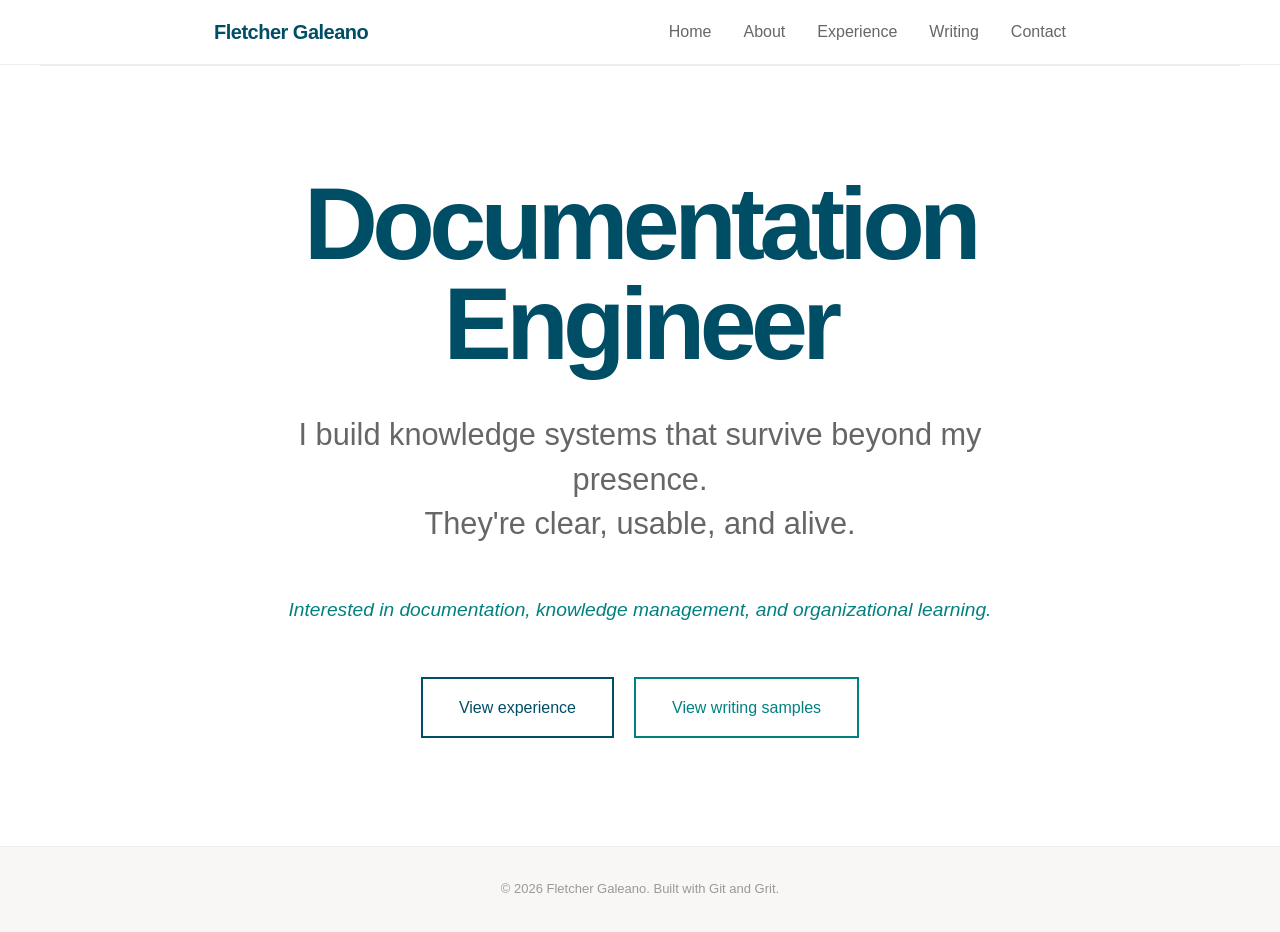
==== index.html @ dd8b088b "make everything roomier visually codex" ====
<!DOCTYPE html>
<html lang="en">
<head>
  <meta charset="UTF-8">
  <meta name="viewport" content="width=device-width, initial-scale=1.0">
  <title>Fletcher Galeano - Documentation Engineer</title>
  <link rel="stylesheet" href="styles.css">
</head>
<body class="home">
  <nav>
    <div class="nav-container">
      <a href="index.html" class="nav-brand">Fletcher Galeano</a>
      <ul class="nav-links">
        <li><a href="index.html">Home</a></li>
        <li><a href="about.html">About</a></li>
        <li><a href="experience.html">Experience</a></li>
        <li><a href="writing.html">Writing</a></li>
        <li><a href="contact.html">Contact</a></li>
      </ul>
    </div>
  </nav>

  <main>
    <section class="hero">
      <h1>Documentation Engineer</h1>
      <p class="hero-subtitle">I build knowledge systems that survive beyond my presence. 
        <br>
        They're clear, usable, and alive.</p>
      
      <p class="hero-target">Interested in documentation, knowledge management, and organizational learning.</p>
      
      <div class="button-group">
        <a href="experience.html" class="btn">View experience</a>
        <a href="writing.html" class="btn btn-secondary">View writing samples</a>
      </div>
    </section>
  </main>

  <footer>
    <p>&copy; 2026 Fletcher Galeano. Built with Git and Grit.</p>
  </footer>
</body>
</html>
---- styles.css ----
/* Fletch Lite — Documentation Engineer Portfolio */
/* Light and dark mode support, minimal aesthetic */

:root {
  /* Color palette — light mode */
  --primary: #004d66;        /* Deep teal */
  --secondary: #008080;      /* Medium teal */
  --accent: #d4a574;         /* Warm sand (restraint) */
  --bg-primary: #ffffff;
  --bg-secondary: #f8f7f5;   /* Warm off-white */
  --text-primary: #1a1a1a;
  --text-secondary: #666666;
  --text-tertiary: #999999;
  --border: #e0ddd8;
  --border-light: #f0ede8;
  
  /* Typography */
  --font-sans: -apple-system, BlinkMacSystemFont, "Segoe UI", Roboto, "Helvetica Neue", sans-serif;
  --font-serif: Georgia, "Times New Roman", serif;
  
  /* Type scale */
  --text-sm: 13px;
  --text-base: 16px;
  --text-lg: 20px;
  --text-xl: 24px;
  --text-2xl: 32px;
  --text-3xl: 42px;
  
  /* Spacing */
  --space-xs: 4px;
  --space-sm: 8px;
  --space-md: 16px;
  --space-lg: 24px;
  --space-xl: 32px;
  --space-2xl: 48px;
}

@media (prefers-color-scheme: dark) {
  :root {
    --primary: #4db8d4;        /* Lighter teal for dark mode */
    --secondary: #00bfbf;      /* Bright teal accent */
    --accent: #d4a574;         /* Sand stays constant */
    --bg-primary: #0f1416;     /* Near-black */
    --bg-secondary: #1a2428;   /* Dark slate */
    --text-primary: #e8e6e1;
    --text-secondary: #a8a5a0;
    --text-tertiary: #7a7774;
    --border: #2a3238;
    --border-light: #1f2729;
  }
}

/* Mobile layout */
@media (max-width: 768px) {
  .nav-container {
    flex-direction: column;
    justify-content: center;
    gap: var(--space-md);
  }

  .nav-links {
    flex-wrap: wrap;
    justify-content: center;
    gap: var(--space-md);
    padding: 0;
  }
}


* {
  margin: 0;
  padding: 0;
  box-sizing: border-box;
}

html {
  scroll-behavior: smooth;
}

body {
  font-family: var(--font-sans);
  font-size: var(--text-base);
  line-height: 1.6;
  color: var(--text-primary);
  background-color: var(--bg-primary);
  transition: background-color 0.3s ease, color 0.3s ease;
}

/* Navigation */
nav {
  position: sticky;
  top: 0;
  background-color: var(--bg-primary);
  border-bottom: 1px solid var(--border-light);
  z-index: 100;
  transition: border-color 0.3s ease;
}

.nav-container {
  max-width: 900px;
  margin: 0 auto;
  padding: var(--space-md) var(--space-lg);
  display: flex;
  justify-content: space-between;
  align-items: center;
}

.nav-brand {
  font-size: var(--text-lg);
  font-weight: 600;
  color: var(--primary);
  text-decoration: none;
  letter-spacing: -0.5px;
}

.nav-links {
  display: flex;
  gap: var(--space-xl);
  list-style: none;
}

.nav-links a {
  color: var(--text-secondary);
  text-decoration: none;
  font-size: var(--text-base);
  transition: color 0.2s ease;
  position: relative;
}

.nav-links a:hover {
  color: var(--primary);
}

.nav-links a::after {
  content: '';
  position: absolute;
  bottom: -4px;
  left: 0;
  width: 0;
  height: 2px;
  background-color: var(--secondary);
  transition: width 0.3s ease;
}

.nav-links a:hover::after {
  width: 100%;
}

/* Container */
.container {
  max-width: 900px;
  margin: 0 auto;
  padding: 0 var(--space-lg);
}

/* Hero section */
.hero {
  padding: var(--space-2xl) var(--space-lg);
  text-align: center;
}

.hero h1 {
  font-size: var(--text-3xl);
  font-weight: 700;
  margin-bottom: var(--space-md);
  line-height: 1.2;
  color: var(--primary);
}

.hero-subtitle {
  font-size: var(--text-lg);
  color: var(--text-secondary);
  margin-bottom: var(--space-lg);
  max-width: 600px;
  margin-left: auto;
  margin-right: auto;
}

.hero-target {
  font-size: var(--text-base);
  color: var(--secondary);
  font-style: italic;
  margin: var(--space-lg) 0;
  font-weight: 500;
}

/* Homepage: a generous, editorial-scale introduction */
.home main {
  display: grid;
}

.home .hero {
  width: min(100%, 1200px);
  min-height: calc(100svh - 170px);
  margin: 0 auto;
  padding: clamp(5rem, 12vh, 9rem) clamp(1.5rem, 5vw, 4rem);
  display: grid;
  align-content: center;
  justify-items: center;
}

.home .hero h1 {
  max-width: 1000px;
  margin-bottom: clamp(1.5rem, 3vw, 2.5rem);
  font-size: clamp(3.5rem, 8vw, 7rem);
  line-height: 0.98;
  letter-spacing: -0.055em;
}

.home .hero-subtitle {
  max-width: 780px;
  margin-bottom: clamp(1.75rem, 4vw, 3rem);
  font-size: clamp(1.35rem, 2.4vw, 2rem);
  line-height: 1.45;
}

.home .hero-target {
  max-width: 720px;
  margin: 0;
  font-size: clamp(1rem, 1.5vw, 1.2rem);
  line-height: 1.6;
}

.home .button-group {
  margin-top: clamp(2rem, 4vw, 3.5rem);
  gap: clamp(0.75rem, 2vw, 1.25rem);
}

.home .btn {
  padding: 1rem clamp(1.5rem, 3vw, 2.25rem);
  font-size: 1rem;
}

.home footer {
  margin-top: 0;
}

/* CTA Buttons */
.button-group {
  display: flex;
  gap: var(--space-md);
  justify-content: center;
  flex-wrap: wrap;
  margin-top: var(--space-lg);
}

.btn {
  display: inline-block;
  padding: var(--space-md) var(--space-xl);
  border: 2px solid var(--primary);
  background-color: transparent;
  color: var(--primary);
  text-decoration: none;
  font-size: var(--text-base);
  border-radius: 0;
  cursor: pointer;
  transition: all 0.3s ease;
  font-weight: 500;
}

.btn:hover {
  background-color: var(--primary);
  color: var(--bg-primary);
}

.btn-secondary {
  border-color: var(--secondary);
  color: var(--secondary);
}

.btn-secondary:hover {
  background-color: var(--secondary);
  color: var(--bg-primary);
}

/* Sections */
section {
  padding: var(--space-2xl) var(--space-lg);
  border-top: 1px solid var(--border-light);
}

section h2 {
  font-size: var(--text-2xl);
  font-weight: 700;
  margin-bottom: var(--space-lg);
  color: var(--primary);
}

section p {
  margin-bottom: var(--space-md);
  color: var(--text-secondary);
  line-height: 1.8;
}

/* About section */
.about-content {
  display: grid;
  gap: var(--space-2xl);
}

.about-block {
  border-left: 3px solid var(--secondary);
  padding-left: var(--space-lg);
}

.about-block h3 {
  font-size: var(--text-lg);
  color: var(--primary);
  margin-bottom: var(--space-md);
  font-weight: 600;
}

/* Timeline */
.timeline {
  display: grid;
  gap: var(--space-2xl);
  margin-top: var(--space-xl);
}

.timeline-item {
  border-left: 3px solid var(--secondary);
  padding-left: var(--space-lg);
  position: relative;
  padding-bottom: var(--space-lg);
}

.timeline-item::before {
  content: '';
  position: absolute;
  left: -9px;
  top: 0;
  width: 12px;
  height: 12px;
  background-color: var(--secondary);
  border-radius: 50%;
  border: 3px solid var(--bg-primary);
}

.timeline-item h3 {
  font-size: var(--text-lg);
  font-weight: 600;
  color: var(--primary);
  margin-bottom: var(--space-xs);
}

.timeline-meta {
  font-size: var(--text-sm);
  color: var(--text-tertiary);
  margin-bottom: var(--space-sm);
  font-weight: 500;
}

.timeline-description {
  font-size: var(--text-base);
  color: var(--text-secondary);
  line-height: 1.8;
}

/* Writing samples grid */
.writing-grid {
  display: grid;
  grid-template-columns: repeat(auto-fit, minmax(280px, 1fr));
  gap: var(--space-lg);
  margin-top: var(--space-xl);
}

.writing-card {
  background-color: var(--bg-secondary);
  border: 1px solid var(--border-light);
  padding: var(--space-lg);
  display: flex;
  flex-direction: column;
  transition: all 0.3s ease;
}

.writing-card:hover {
  border-color: var(--secondary);
  transform: translateY(-4px);
  box-shadow: 0 8px 16px rgba(0, 77, 102, 0.1);
}

@media (prefers-color-scheme: dark) {
  .writing-card:hover {
    box-shadow: 0 8px 16px rgba(77, 184, 212, 0.1);
  }
}

.writing-card h3 {
  font-size: var(--text-lg);
  color: var(--primary);
  margin-bottom: var(--space-sm);
  font-weight: 600;
}

.writing-card p {
  font-size: var(--text-base);
  color: var(--text-secondary);
  margin-bottom: var(--space-lg);
  flex-grow: 1;
}

.writing-card a {
  display: inline-block;
  color: var(--secondary);
  text-decoration: none;
  font-weight: 500;
  transition: color 0.2s ease;
}

.writing-card a:hover {
  color: var(--primary);
}

/* Contact section */
.contact-methods {
  display: flex;
  gap: var(--space-xl);
  justify-content: center;
  margin-top: var(--space-lg);
  flex-wrap: wrap;
}

.contact-link {
  display: flex;
  align-items: center;
  gap: var(--space-sm);
  color: var(--primary);
  text-decoration: none;
  font-size: var(--text-base);
  font-weight: 500;
  transition: color 0.2s ease;
}

.contact-link:hover {
  color: var(--secondary);
}

/* Footer */
footer {
  background-color: var(--bg-secondary);
  border-top: 1px solid var(--border-light);
  padding: var(--space-xl) var(--space-lg);
  margin-top: var(--space-2xl);
  text-align: center;
}

footer p {
  font-size: var(--text-sm);
  color: var(--text-tertiary);
  margin: 0;
}

/* Responsive */
@media (max-width: 768px) {
  .nav-links {
    gap: var(--space-lg);
  }
  
  .hero h1 {
    font-size: var(--text-2xl);
  }

  .home .hero {
    min-height: auto;
    padding-top: clamp(4rem, 16vw, 6rem);
    padding-bottom: clamp(4rem, 16vw, 6rem);
  }

  .home .hero h1 {
    font-size: clamp(2.75rem, 14vw, 4.5rem);
  }

  .home .hero-subtitle br {
    display: none;
  }
  
  section {
    padding: var(--space-xl) var(--space-md);
  }
  
  .writing-grid {
    grid-template-columns: 1fr;
  }
  
  .contact-methods {
    flex-direction: column;
    gap: var(--space-md);
    align-items: center;
  }
}
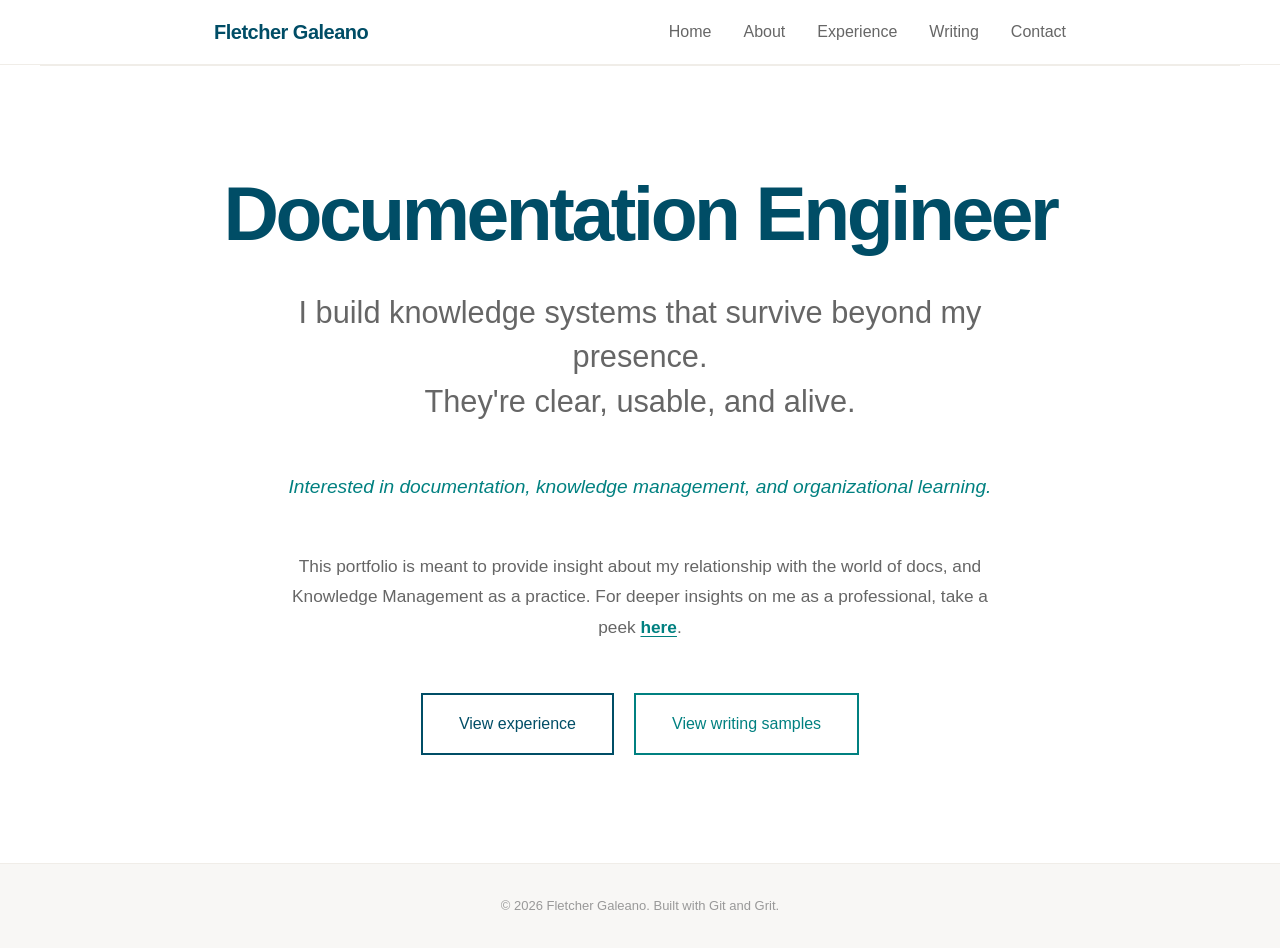
==== commit 91308103: "smaller title - add paragraph linking to main codex" ====
--- a/index.html
+++ b/index.html
@@ -28,6 +28,8 @@
         They're clear, usable, and alive.</p>
       
       <p class="hero-target">Interested in documentation, knowledge management, and organizational learning.</p>
+
+      <p class="hero-context">This portfolio is meant to provide insight about my relationship with the world of docs, and Knowledge Management as a practice. For deeper insights on me as a professional, take a peek <a href="https://fdanilogamu.github.io/index.html">here</a>.</p>
       
       <div class="button-group">
         <a href="experience.html" class="btn">View experience</a>
--- a/styles.css
+++ b/styles.css
@@ -202,9 +202,9 @@
 .home .hero h1 {
   max-width: 1000px;
   margin-bottom: clamp(1.5rem, 3vw, 2.5rem);
-  font-size: clamp(3.5rem, 8vw, 7rem);
-  line-height: 0.98;
-  letter-spacing: -0.055em;
+  font-size: clamp(3rem, 6vw, 5.25rem);
+  line-height: 1.02;
+  letter-spacing: -0.045em;
 }
 
 .home .hero-subtitle {
@@ -219,6 +219,26 @@
   margin: 0;
   font-size: clamp(1rem, 1.5vw, 1.2rem);
   line-height: 1.6;
+}
+
+.home .hero-context {
+  max-width: 720px;
+  margin: clamp(1.75rem, 4vw, 3rem) 0 0;
+  font-size: clamp(1rem, 1.35vw, 1.125rem);
+  line-height: 1.75;
+  color: var(--text-secondary);
+}
+
+.home .hero-context a {
+  color: var(--secondary);
+  font-weight: 600;
+  text-underline-offset: 0.2em;
+  text-decoration-thickness: 1px;
+  transition: color 0.2s ease;
+}
+
+.home .hero-context a:hover {
+  color: var(--primary);
 }
 
 .home .button-group {
@@ -467,7 +487,7 @@
   }
 
   .home .hero h1 {
-    font-size: clamp(2.75rem, 14vw, 4.5rem);
+    font-size: clamp(2.75rem, 12vw, 4rem);
   }
 
   .home .hero-subtitle br {
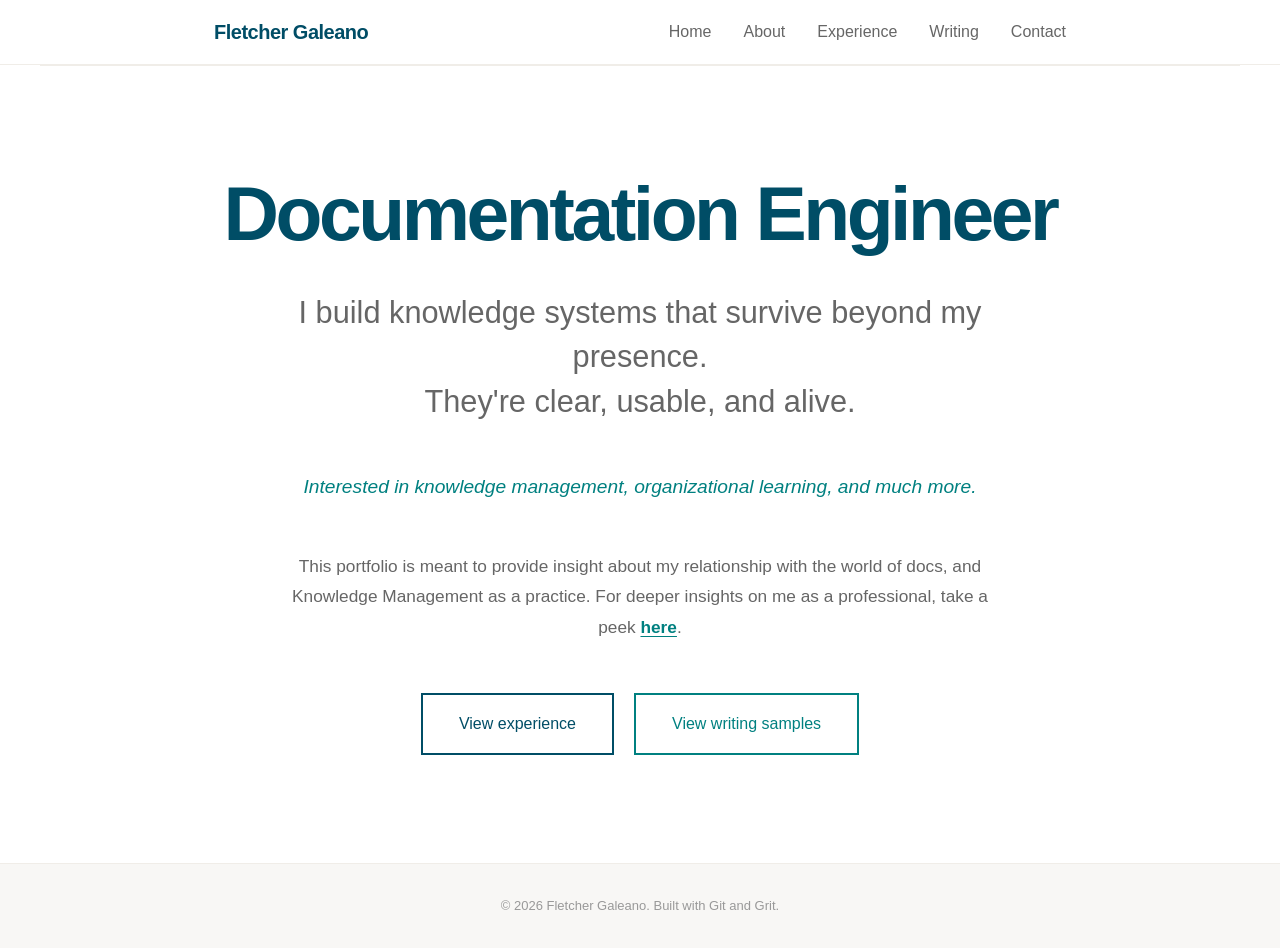
==== commit 2b01ffa1: "fix blue line index" ====
--- a/index.html
+++ b/index.html
@@ -27,7 +27,7 @@
         <br>
         They're clear, usable, and alive.</p>
       
-      <p class="hero-target">Interested in documentation, knowledge management, and organizational learning.</p>
+      <p class="hero-target">Interested in knowledge management, organizational learning, and much more.</p>
 
       <p class="hero-context">This portfolio is meant to provide insight about my relationship with the world of docs, and Knowledge Management as a practice. For deeper insights on me as a professional, take a peek <a href="https://fdanilogamu.github.io/index.html">here</a>.</p>
       
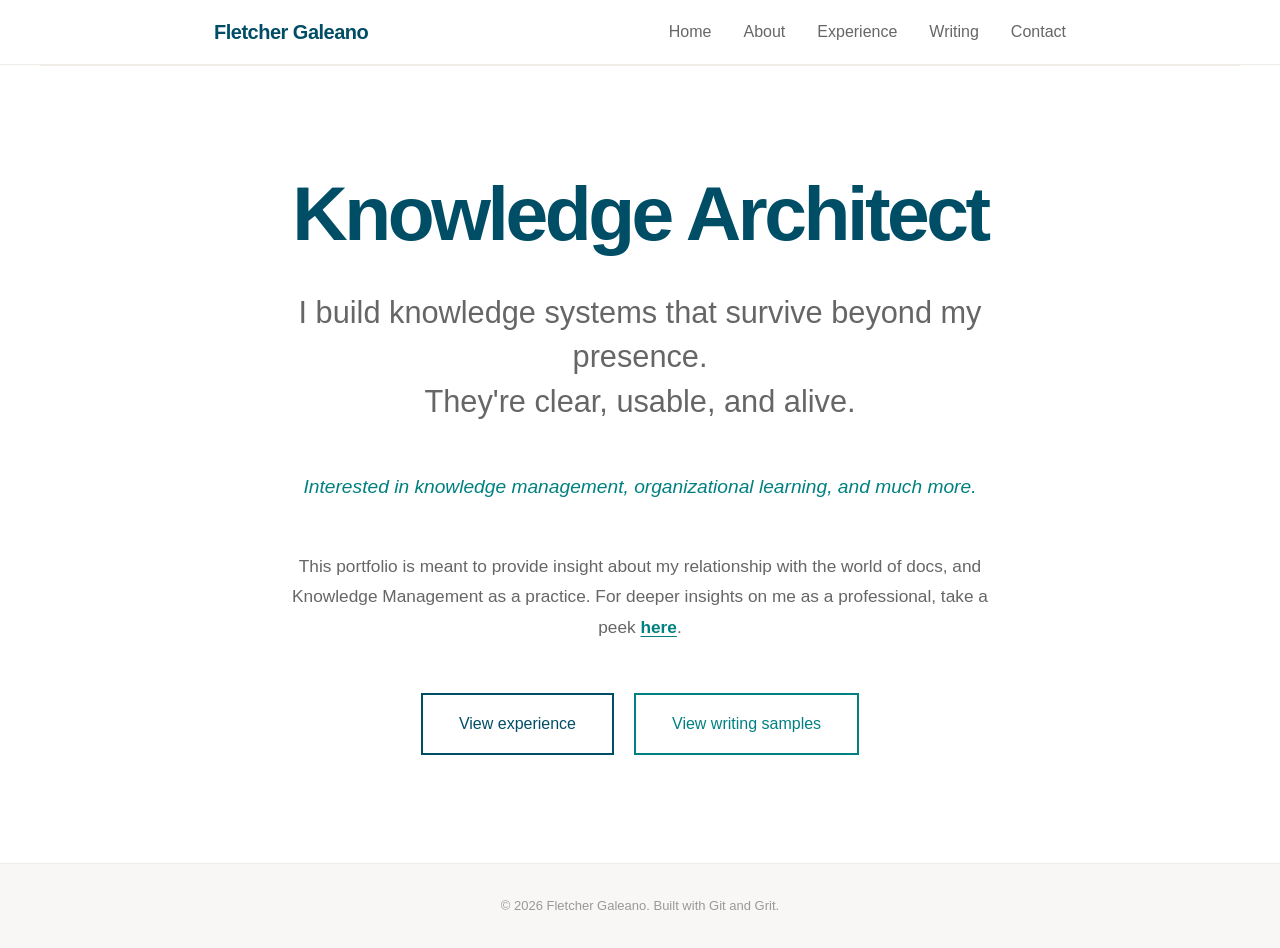
==== commit 352d9f25: "fix title" ====
--- a/index.html
+++ b/index.html
@@ -22,7 +22,7 @@
 
   <main>
     <section class="hero">
-      <h1>Documentation Engineer</h1>
+      <h1>Knowledge Architect</h1>
       <p class="hero-subtitle">I build knowledge systems that survive beyond my presence. 
         <br>
         They're clear, usable, and alive.</p>
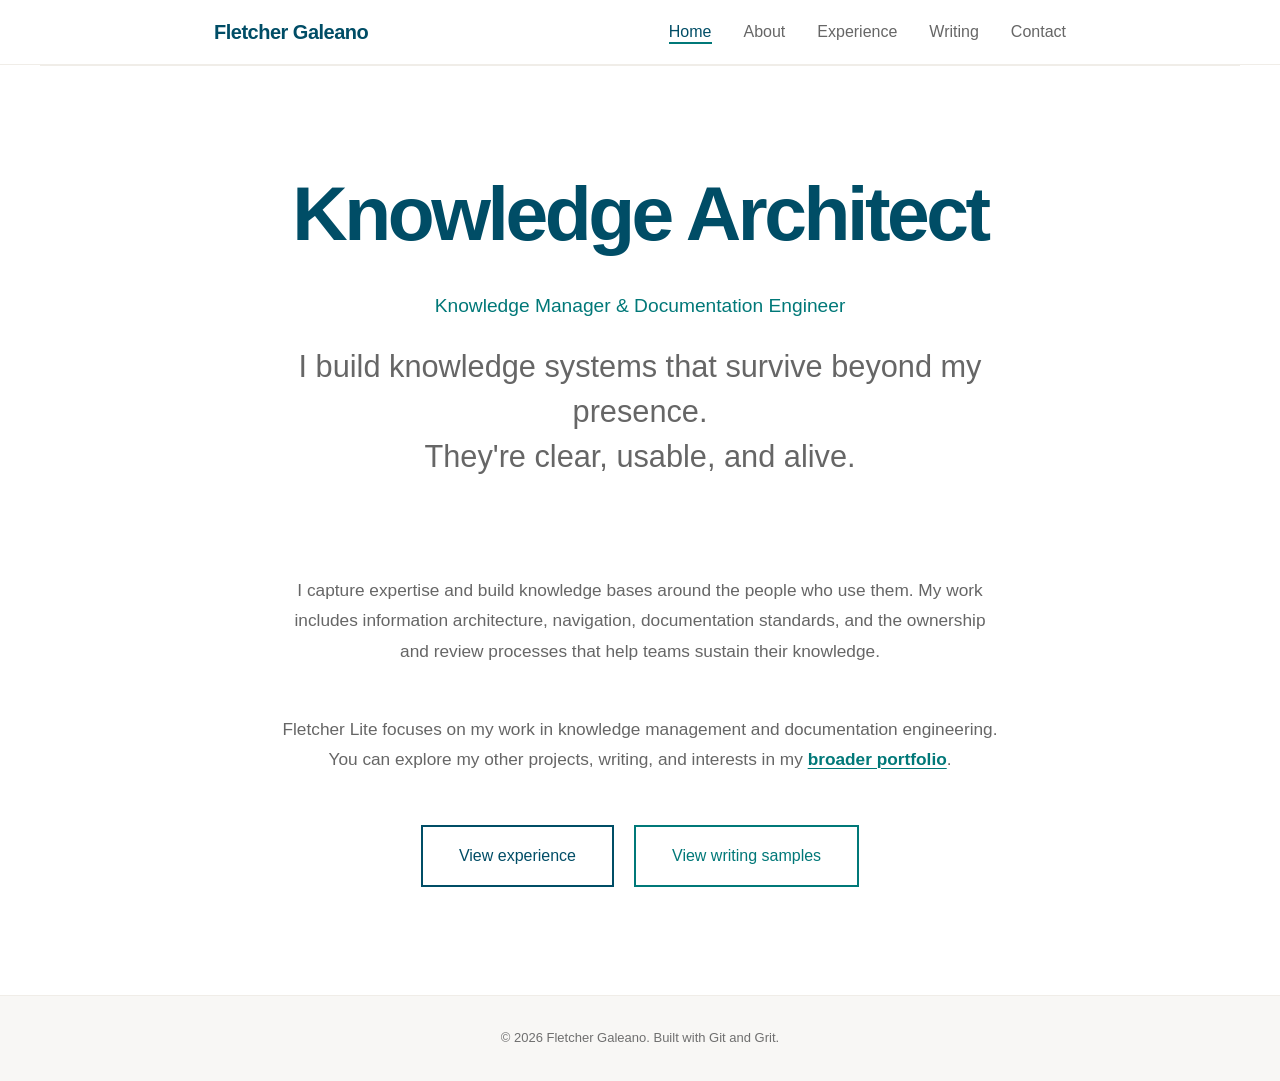
==== commit 3c7c7ab5: "new design for fletcher lite" ====
--- a/index.html
+++ b/index.html
@@ -3,7 +3,8 @@
 <head>
   <meta charset="UTF-8">
   <meta name="viewport" content="width=device-width, initial-scale=1.0">
-  <title>Fletcher Galeano - Documentation Engineer</title>
+  <title>Fletcher Galeano - Knowledge Manager and Documentation Engineer</title>
+  <meta name="description" content="Fletcher Galeano designs knowledge bases, documentation architectures, standards, and governance processes that preserve useful organizational knowledge.">
   <link rel="stylesheet" href="styles.css">
 </head>
 <body class="home">
@@ -11,7 +12,7 @@
     <div class="nav-container">
       <a href="index.html" class="nav-brand">Fletcher Galeano</a>
       <ul class="nav-links">
-        <li><a href="index.html">Home</a></li>
+        <li><a href="index.html" aria-current="page">Home</a></li>
         <li><a href="about.html">About</a></li>
         <li><a href="experience.html">Experience</a></li>
         <li><a href="writing.html">Writing</a></li>
@@ -23,13 +24,14 @@
   <main>
     <section class="hero">
       <h1>Knowledge Architect</h1>
+      <p class="hero-target">Knowledge Manager &amp; Documentation Engineer</p>
       <p class="hero-subtitle">I build knowledge systems that survive beyond my presence. 
         <br>
         They're clear, usable, and alive.</p>
       
-      <p class="hero-target">Interested in knowledge management, organizational learning, and much more.</p>
+      <p class="hero-context">I capture expertise and build knowledge bases around the people who use them. My work includes information architecture, navigation, documentation standards, and the ownership and review processes that help teams sustain their knowledge.</p>
 
-      <p class="hero-context">This portfolio is meant to provide insight about my relationship with the world of docs, and Knowledge Management as a practice. For deeper insights on me as a professional, take a peek <a href="https://fdanilogamu.github.io/index.html">here</a>.</p>
+      <p class="hero-context">Fletcher Lite focuses on my work in knowledge management and documentation engineering. You can explore my other projects, writing, and interests in my <a href="https://thestuffihave.online/">broader portfolio</a>.</p>
       
       <div class="button-group">
         <a href="experience.html" class="btn">View experience</a>
--- a/styles.css
+++ b/styles.css
@@ -4,13 +4,13 @@
 :root {
   /* Color palette — light mode */
   --primary: #004d66;        /* Deep teal */
-  --secondary: #008080;      /* Medium teal */
+  --secondary: #007878;      /* Medium teal */
   --accent: #d4a574;         /* Warm sand (restraint) */
   --bg-primary: #ffffff;
   --bg-secondary: #f8f7f5;   /* Warm off-white */
   --text-primary: #1a1a1a;
   --text-secondary: #666666;
-  --text-tertiary: #999999;
+  --text-tertiary: #6f6f6f;
   --border: #e0ddd8;
   --border-light: #f0ede8;
   
@@ -44,7 +44,7 @@
     --bg-secondary: #1a2428;   /* Dark slate */
     --text-primary: #e8e6e1;
     --text-secondary: #a8a5a0;
-    --text-tertiary: #7a7774;
+    --text-tertiary: #96938f;
     --border: #2a3238;
     --border-light: #1f2729;
   }
@@ -84,6 +84,16 @@
   color: var(--text-primary);
   background-color: var(--bg-primary);
   transition: background-color 0.3s ease, color 0.3s ease;
+}
+
+a {
+  color: var(--primary);
+  text-underline-offset: 0.2em;
+}
+
+a:focus-visible {
+  outline: 3px solid var(--primary);
+  outline-offset: 4px;
 }
 
 /* Navigation */
@@ -127,7 +137,8 @@
   position: relative;
 }
 
-.nav-links a:hover {
+.nav-links a:hover,
+.nav-links a[aria-current="page"] {
   color: var(--primary);
 }
 
@@ -142,7 +153,8 @@
   transition: width 0.3s ease;
 }
 
-.nav-links a:hover::after {
+.nav-links a:hover::after,
+.nav-links a[aria-current="page"]::after {
   width: 100%;
 }
 
@@ -150,7 +162,7 @@
 .container {
   max-width: 900px;
   margin: 0 auto;
-  padding: 0 var(--space-lg);
+  padding: var(--space-2xl) var(--space-lg);
 }
 
 /* Hero section */
@@ -219,6 +231,8 @@
   margin: 0;
   font-size: clamp(1rem, 1.5vw, 1.2rem);
   line-height: 1.6;
+  margin-bottom: var(--space-lg);
+  font-style: normal;
 }
 
 .home .hero-context {
@@ -299,11 +313,20 @@
   border-top: 1px solid var(--border-light);
 }
 
+.container > h1,
 section h2 {
   font-size: var(--text-2xl);
   font-weight: 700;
   margin-bottom: var(--space-lg);
   color: var(--primary);
+}
+
+.container > h2 {
+  margin-top: var(--space-2xl);
+}
+
+.resume-link {
+  margin-top: var(--space-xl);
 }
 
 section p {
@@ -356,11 +379,15 @@
   border: 3px solid var(--bg-primary);
 }
 
-.timeline-item h3 {
+.timeline-item h2 {
   font-size: var(--text-lg);
   font-weight: 600;
   color: var(--primary);
   margin-bottom: var(--space-xs);
+}
+
+.timeline-item ul {
+  padding-left: var(--space-lg);
 }
 
 .timeline-meta {
@@ -405,7 +432,7 @@
   }
 }
 
-.writing-card h3 {
+.writing-card h2 {
   font-size: var(--text-lg);
   color: var(--primary);
   margin-bottom: var(--space-sm);
@@ -449,6 +476,8 @@
   font-size: var(--text-base);
   font-weight: 500;
   transition: color 0.2s ease;
+  overflow-wrap: anywhere;
+  max-width: 100%;
 }
 
 .contact-link:hover {
@@ -494,7 +523,8 @@
     display: none;
   }
   
-  section {
+  section,
+  .container {
     padding: var(--space-xl) var(--space-md);
   }
   
@@ -508,3 +538,19 @@
     align-items: center;
   }
 }
+
+@media (prefers-reduced-motion: reduce) {
+  html {
+    scroll-behavior: auto;
+  }
+
+  *,
+  *::before,
+  *::after {
+    transition: none !important;
+  }
+
+  .writing-card:hover {
+    transform: none;
+  }
+}
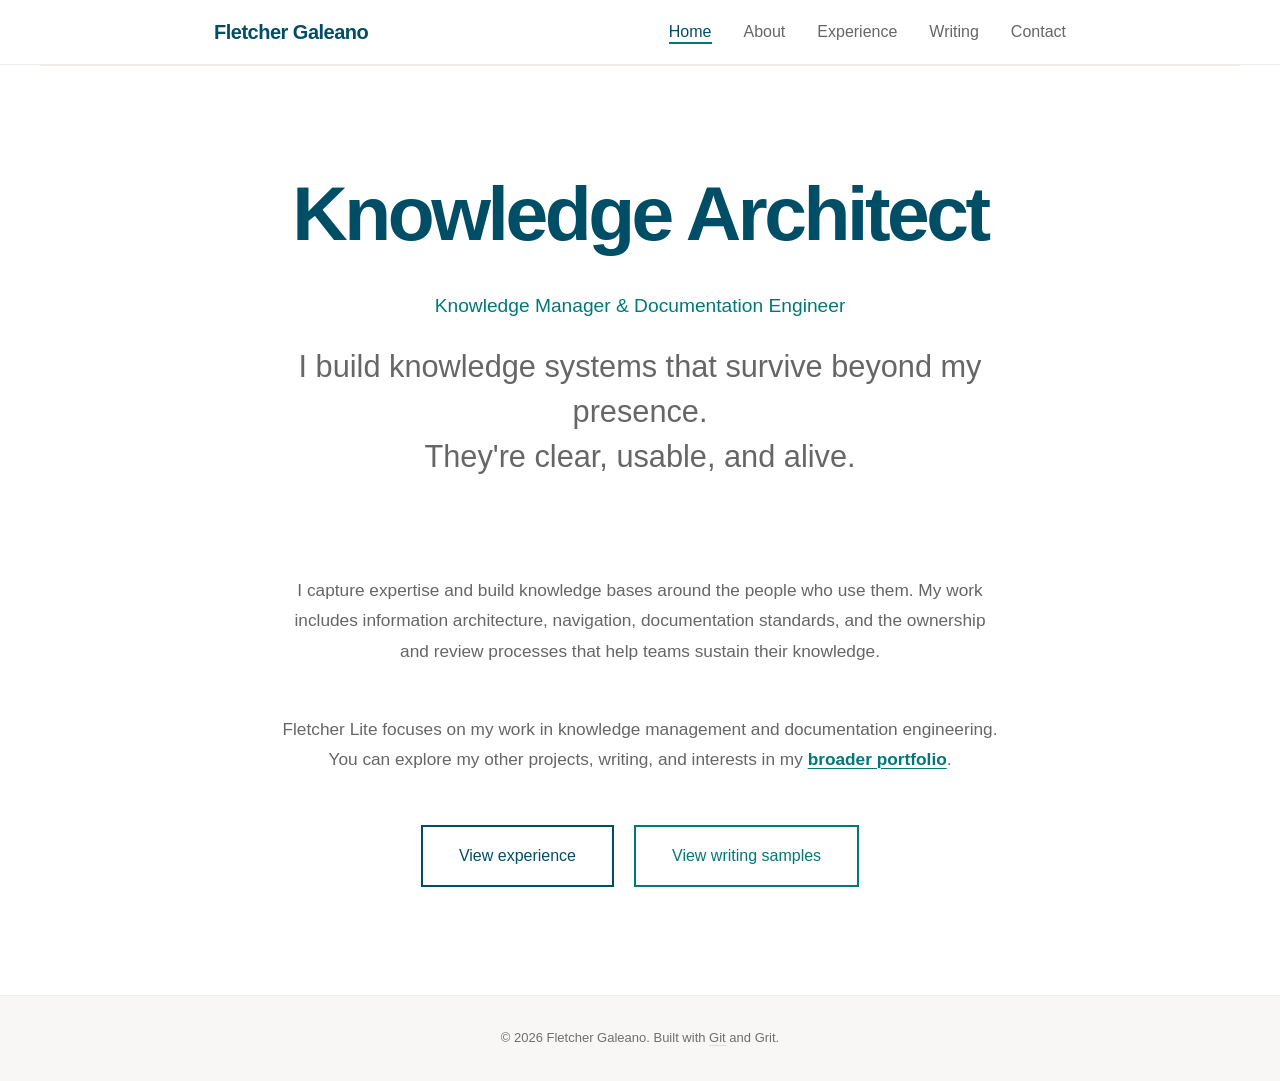
==== commit f0a1af75: "structure pass" ====
--- a/index.html
+++ b/index.html
@@ -41,7 +41,7 @@
   </main>
 
   <footer>
-    <p>&copy; 2026 Fletcher Galeano. Built with Git and Grit.</p>
+    <p>&copy; 2026 Fletcher Galeano. Built with <a href="https://github.com/fdanilogamu/fletcherlite">Git</a> and Grit.</p>
   </footer>
 </body>
 </html>
--- a/styles.css
+++ b/styles.css
@@ -353,6 +353,45 @@
   font-weight: 600;
 }
 
+/* About reading rhythm and principles */
+.about main p {
+  font-size: 17px;
+  line-height: 1.75;
+  margin-bottom: 22px;
+}
+
+.about .container > p {
+  max-width: 72ch;
+}
+
+.about .container > h2 {
+  margin-top: 56px;
+}
+
+.about-principles {
+  display: grid;
+  grid-template-columns: 1fr;
+  gap: var(--space-lg);
+}
+
+.about .about-principles p {
+  margin-bottom: 0;
+  min-width: 0;
+}
+
+.about-principles strong {
+  display: block;
+  color: var(--primary);
+  margin-bottom: var(--space-sm);
+}
+
+@media (min-width: 900px) {
+  .about-principles {
+    grid-template-columns: repeat(3, minmax(0, 1fr));
+    gap: var(--space-xl);
+  }
+}
+
 /* Timeline */
 .timeline {
   display: grid;
@@ -499,6 +538,18 @@
   margin: 0;
 }
 
+/* Footer repository link */
+footer p a {
+  color: inherit;
+  text-decoration-color: var(--border);
+}
+
+footer p a:hover,
+footer p a:focus-visible {
+  color: var(--primary);
+  text-decoration-color: currentColor;
+}
+
 /* Responsive */
 @media (max-width: 768px) {
   .nav-links {
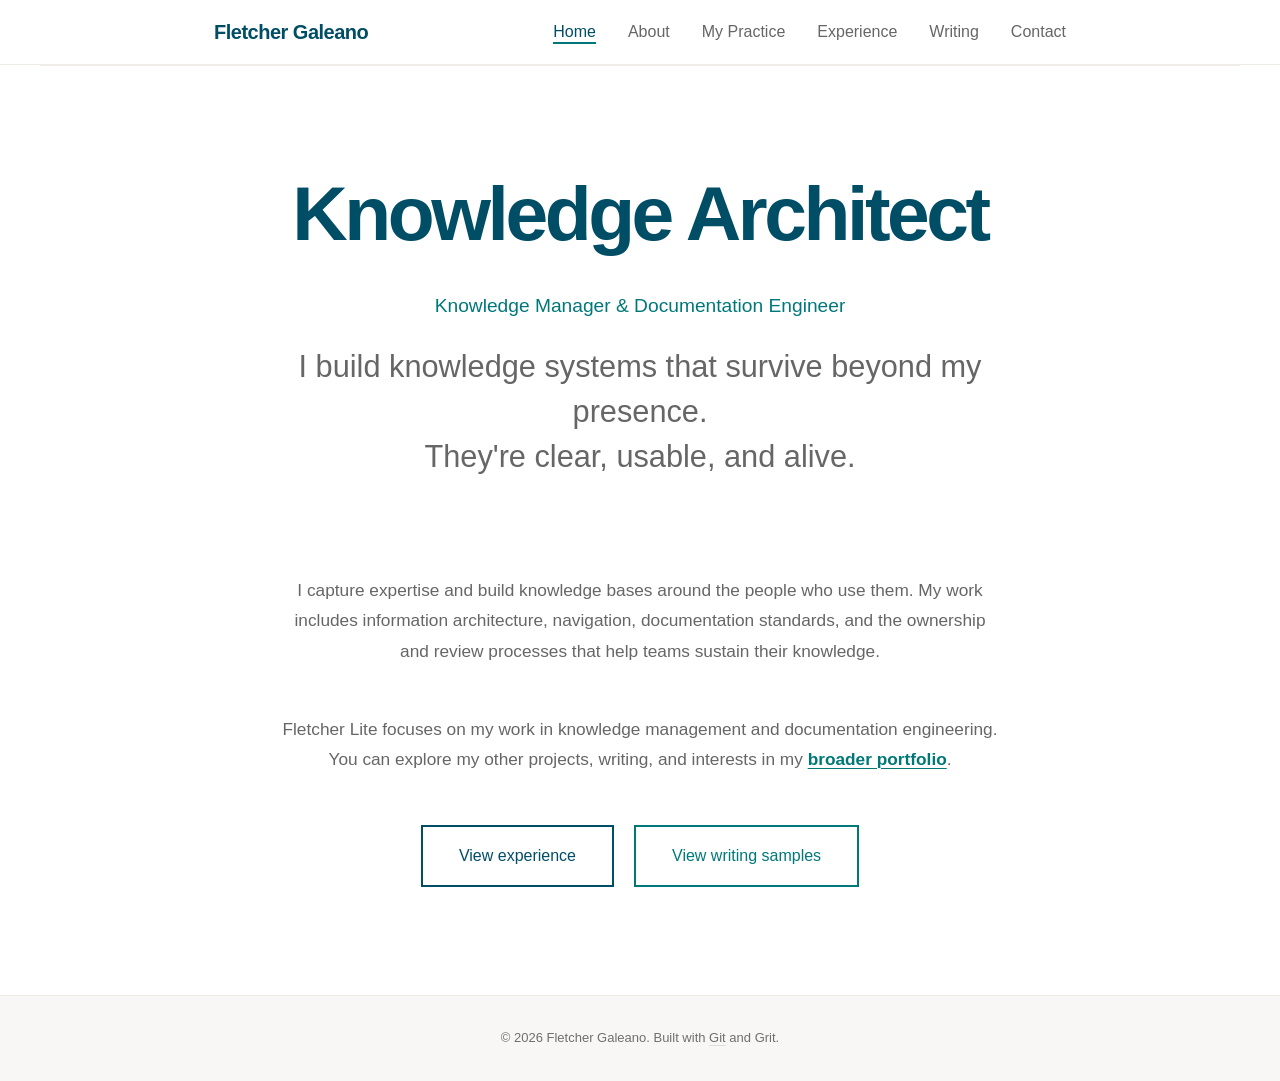
==== commit adb76a1d: "the map" ====
--- a/index.html
+++ b/index.html
@@ -14,6 +14,7 @@
       <ul class="nav-links">
         <li><a href="index.html" aria-current="page">Home</a></li>
         <li><a href="about.html">About</a></li>
+        <li><a href="my-practice.html">My Practice</a></li>
         <li><a href="experience.html">Experience</a></li>
         <li><a href="writing.html">Writing</a></li>
         <li><a href="contact.html">Contact</a></li>
--- a/styles.css
+++ b/styles.css
@@ -360,10 +360,6 @@
   margin-bottom: 22px;
 }
 
-.about .container > p {
-  max-width: 72ch;
-}
-
 .about .container > h2 {
   margin-top: 56px;
 }
@@ -386,6 +382,13 @@
 }
 
 @media (min-width: 900px) {
+  .about .container > p,
+  .about .container > h1,
+  .about .container > h2:first-of-type {
+    width: 75%;
+    margin-inline: auto;
+  }
+
   .about-principles {
     grid-template-columns: repeat(3, minmax(0, 1fr));
     gap: var(--space-xl);
@@ -605,3 +608,500 @@
     transform: none;
   }
 }
+
+/* Interactive professional-practice map */
+.practice-map-section {
+  border-top: 0;
+  padding: var(--space-2xl) 0 0;
+  margin-top: var(--space-2xl);
+}
+
+.practice-map-link {
+  max-width: 680px;
+  margin: var(--space-xl) auto var(--space-2xl) !important;
+  padding: var(--space-lg) var(--space-xl);
+  border-left: 2px solid var(--secondary);
+  background: var(--bg-secondary);
+}
+
+.practice-map-backlink {
+  font-size: var(--text-sm) !important;
+  margin-bottom: var(--space-lg) !important;
+}
+
+.practice-map-section h2.practice-map-title,
+.practice-map-intro h2 {
+  margin: 0 0 var(--space-md);
+  color: var(--primary);
+  font-size: clamp(1.8rem, 3vw, 2.5rem);
+  line-height: 1.15;
+}
+
+.practice-map-intro {
+  max-width: 720px;
+  margin: 0 auto var(--space-xl);
+}
+
+.practice-map-intro > p:last-child {
+  margin-bottom: 0;
+}
+
+.practice-map-kicker,
+.map-detail-eyebrow {
+  margin: 0 0 var(--space-sm) !important;
+  color: var(--secondary) !important;
+  font-size: var(--text-sm) !important;
+  font-weight: 700;
+  letter-spacing: 0.1em;
+  text-transform: uppercase;
+}
+
+.practice-map {
+  --map-line: color-mix(in srgb, var(--primary) 54%, transparent);
+  --map-muted: color-mix(in srgb, var(--text-secondary) 70%, transparent);
+  max-width: 1160px;
+  margin: 0 auto;
+  color: var(--text-primary);
+}
+
+.practice-map-toolbar {
+  display: flex;
+  justify-content: space-between;
+  align-items: center;
+  gap: var(--space-md);
+  padding: 0 var(--space-md) var(--space-sm);
+}
+
+.practice-map-sequence-note {
+  margin: 0 !important;
+  color: var(--text-tertiary) !important;
+  font-size: var(--text-sm) !important;
+}
+
+.practice-map-sequence-note span {
+  color: var(--secondary);
+  font-weight: 700;
+  letter-spacing: 0.08em;
+  margin-right: var(--space-sm);
+}
+
+.practice-map-reset {
+  border: 1px solid var(--border);
+  padding: 0.45rem 0.8rem;
+  background: var(--bg-primary);
+  color: var(--primary);
+  font: inherit;
+  font-size: var(--text-sm);
+  cursor: pointer;
+}
+
+.practice-map-reset:hover,
+.practice-map-reset[aria-pressed="true"] {
+  border-color: var(--secondary);
+}
+
+.practice-map-canvas {
+  position: relative;
+  isolation: isolate;
+  display: grid;
+  grid-template-columns: minmax(190px, 1fr) minmax(310px, 1.45fr) minmax(210px, 1fr);
+  min-height: 790px;
+  padding: 68px 26px 28px;
+  border: 1px solid var(--border);
+  background-color: var(--bg-primary);
+  background-image: linear-gradient(90deg, transparent 49.92%, var(--border-light) 50%, transparent 50.08%);
+  overflow: hidden;
+}
+
+.practice-map-svg {
+  position: absolute;
+  inset: 0;
+  z-index: -1;
+  width: 100%;
+  height: 100%;
+  overflow: visible;
+  pointer-events: none;
+}
+
+.map-grid-line {
+  stroke: var(--border-light);
+  opacity: 0.72;
+}
+
+.map-boundary rect {
+  fill: none;
+  stroke: var(--primary);
+  stroke-width: 1.35;
+  stroke-dasharray: 4 5;
+  opacity: 0.55;
+  vector-effect: non-scaling-stroke;
+}
+
+.map-fletcher-label {
+  position: absolute;
+  z-index: 1;
+  top: 14px;
+  left: 34px;
+  right: 34px;
+  display: flex;
+  justify-content: space-between;
+  gap: var(--space-md);
+  padding: 0 var(--space-sm) var(--space-sm);
+  border-bottom: 1px solid var(--border);
+  color: var(--primary);
+  font-size: 0.68rem;
+  letter-spacing: 0.06em;
+  text-transform: uppercase;
+}
+
+.map-fletcher-label span:first-child {
+  font-weight: 700;
+}
+
+.map-fletcher-label span:last-child {
+  color: var(--text-tertiary);
+  text-align: right;
+}
+
+.map-paths path {
+  fill: none;
+  stroke: var(--map-line);
+  stroke-width: 1.15;
+  vector-effect: non-scaling-stroke;
+  transition: opacity 0.2s ease, stroke-width 0.2s ease;
+}
+
+.map-paths .map-sequence-path {
+  stroke: var(--secondary);
+  stroke-width: 2;
+  stroke-dasharray: 2 5;
+  opacity: 0.8;
+}
+
+.map-paths .map-connection--substantial {
+  stroke-width: 2.8;
+}
+
+.map-paths .map-connection--supporting {
+  stroke-width: 1.2;
+  stroke-dasharray: 4 4;
+}
+
+.map-paths .map-connection--systemic {
+  stroke: var(--secondary);
+  stroke-width: 1.7;
+  stroke-dasharray: 7 3 1 3;
+}
+
+.map-paths .map-connection--record { stroke-dasharray: 2 3; }
+.map-paths .map-connection--orientation { stroke-dasharray: 8 4; }
+.map-paths .map-connection--governance { stroke-dasharray: 1 3; stroke-width: 1.6; }
+
+.map-junctions circle {
+  fill: var(--bg-primary);
+  stroke: var(--secondary);
+  stroke-width: 1.5;
+  vector-effect: non-scaling-stroke;
+}
+
+.map-stages {
+  grid-column: 2;
+  grid-row: 1;
+  z-index: 2;
+  align-self: stretch;
+  display: grid;
+  grid-template-rows: repeat(6, minmax(105px, 1fr));
+  list-style: none;
+  margin: 0;
+  padding: 0;
+}
+
+.map-stage {
+  display: flex;
+  align-items: center;
+  min-width: 0;
+  padding: 8px 0;
+}
+
+.map-stage-button,
+.map-anchor-button {
+  position: relative;
+  z-index: 2;
+  width: 100%;
+  text-align: left;
+  font: inherit;
+  color: inherit;
+  cursor: pointer;
+}
+
+.map-stage-button {
+  display: grid;
+  grid-template-columns: 2.5rem 1fr 12px;
+  align-items: center;
+  gap: var(--space-md);
+  min-height: 78px;
+  padding: 12px 14px;
+  border: 1px solid var(--border);
+  border-left: 3px solid var(--secondary);
+  background: color-mix(in srgb, var(--bg-primary) 94%, transparent);
+}
+
+.map-stage-number {
+  align-self: start;
+  padding-top: 3px;
+  color: var(--secondary);
+  font-size: var(--text-sm);
+  font-weight: 700;
+  letter-spacing: 0.08em;
+}
+
+.map-stage-copy { display: grid; gap: 3px; }
+
+.map-stage-title {
+  color: var(--primary);
+  font-size: var(--text-lg);
+  font-weight: 650;
+  line-height: 1.2;
+}
+
+.map-stage-summary {
+  color: var(--text-secondary);
+  font-size: var(--text-sm);
+  line-height: 1.45;
+}
+
+.map-stage-mark {
+  width: 9px;
+  height: 9px;
+  border: 1px solid var(--secondary);
+  background: var(--bg-primary);
+  transform: rotate(45deg);
+}
+
+.map-anchor {
+  position: absolute;
+  z-index: 2;
+  width: min(24%, 250px);
+}
+
+.map-anchor--ai { left: 3.5%; top: 23%; }
+.map-anchor--records { left: 3.5%; top: 59%; }
+.map-anchor--systemic { right: 3.5%; top: 8%; }
+.map-anchor--new-eyes { right: 3.5%; top: 43%; }
+.map-anchor--governance { right: 3.5%; top: 70%; }
+
+.map-anchor-button {
+  display: grid;
+  gap: 3px;
+  padding: 10px 12px;
+  border: 0;
+  border-top: 1px solid var(--map-line);
+  background: color-mix(in srgb, var(--bg-primary) 95%, transparent);
+}
+
+.map-anchor--ai .map-anchor-button { border-left: 2px solid var(--accent); }
+.map-anchor--records .map-anchor-button { border-left: 2px dotted var(--secondary); }
+.map-anchor--systemic .map-anchor-button { border-left: 3px double var(--secondary); }
+.map-anchor--new-eyes .map-anchor-button { border-left: 2px dashed var(--primary); }
+.map-anchor--governance .map-anchor-button { border-left: 2px dotted var(--accent); }
+
+.map-anchor-kind {
+  color: var(--text-tertiary);
+  font-size: 0.64rem;
+  font-weight: 650;
+  letter-spacing: 0.08em;
+  line-height: 1.3;
+  text-transform: uppercase;
+}
+
+.map-anchor-name {
+  color: var(--primary);
+  font-size: 0.95rem;
+  font-weight: 650;
+  line-height: 1.25;
+}
+
+.map-anchor-note {
+  color: var(--text-secondary);
+  font-size: 0.75rem;
+  line-height: 1.4;
+}
+
+.map-stage-button:hover,
+.map-anchor-button:hover,
+.map-stage-button[aria-pressed="true"],
+.map-anchor-button[aria-pressed="true"] {
+  border-color: var(--secondary);
+  background: var(--bg-secondary);
+}
+
+.map-stage-button:focus-visible,
+.map-anchor-button:focus-visible,
+.practice-map-reset:focus-visible,
+.map-relationships summary:focus-visible {
+  outline: 3px solid var(--primary);
+  outline-offset: 3px;
+}
+
+.practice-map.has-selection .map-stage:not(.is-related) .map-stage-button,
+.practice-map.has-selection .map-anchor:not(.is-related) .map-anchor-button { opacity: 0.48; }
+
+.practice-map.has-selection .map-paths path:not(.is-related) { opacity: 0.17; }
+.practice-map.has-selection .map-paths path.is-related { stroke-width: 3.2; opacity: 1; }
+.practice-map.has-selection .map-paths .map-connection--substantial.is-related { stroke-width: 4; }
+
+.map-legend {
+  display: flex;
+  flex-wrap: wrap;
+  justify-content: center;
+  gap: 10px 22px;
+  padding: var(--space-md) var(--space-sm);
+  color: var(--text-secondary);
+  font-size: var(--text-sm);
+}
+
+.map-legend span { display: inline-flex; align-items: center; gap: 8px; }
+.map-legend-line { width: 25px; border-top: 1px solid var(--primary); }
+.map-legend-line--primary { border-top-width: 3px; }
+.map-legend-line--support { border-top-style: dashed; }
+.map-legend-line--systemic { border-top: 2px dashed var(--secondary); }
+.map-legend-line--other { border-top-style: dotted; }
+
+.map-detail {
+  max-width: 860px;
+  min-height: 220px;
+  margin: var(--space-lg) auto;
+  padding: var(--space-xl) clamp(1.25rem, 4vw, 3rem);
+  border-top: 2px solid var(--secondary);
+  border-bottom: 1px solid var(--border);
+  background: var(--bg-secondary);
+}
+
+.map-detail h3 {
+  margin: 0 0 var(--space-md);
+  color: var(--primary);
+  font-size: var(--text-xl);
+}
+
+.map-detail-copy p:last-child { margin-bottom: 0 !important; }
+.map-detail-copy p { font-size: 16px !important; }
+.map-detail-copy em { color: var(--text-primary); }
+
+.map-relationships {
+  max-width: 860px;
+  margin: var(--space-lg) auto;
+  border-bottom: 1px solid var(--border-light);
+}
+
+.map-relationships summary {
+  padding: var(--space-md) 0;
+  color: var(--primary);
+  cursor: pointer;
+  font-weight: 600;
+}
+
+.map-relationships ul { padding: 0 0 var(--space-md) var(--space-xl); }
+.map-relationships li { margin: 0 0 var(--space-sm); color: var(--text-secondary); font-size: var(--text-sm); }
+
+.map-content-fallback { display: none; }
+.practice-map:not(.is-enhanced) .map-detail { display: none; }
+.practice-map:not(.is-enhanced) .map-content-fallback { display: block; }
+.practice-map:not(.is-enhanced) .map-fallback-grid { display: grid; grid-template-columns: repeat(2, minmax(0, 1fr)); gap: var(--space-lg); }
+.map-fallback-grid article { padding: var(--space-md) 0; border-top: 1px solid var(--border); }
+.map-fallback-grid h4 { color: var(--primary); font-size: var(--text-lg); margin-bottom: var(--space-sm); }
+.map-fallback-grid p { font-size: var(--text-base) !important; }
+
+@media (max-width: 900px) {
+  .practice-map-canvas {
+    grid-template-columns: minmax(145px, 0.8fr) minmax(290px, 1.5fr) minmax(155px, 0.85fr);
+    padding-inline: 17px;
+  }
+  .map-anchor { width: 25%; }
+  .map-anchor--ai, .map-anchor--records { left: 2.3%; }
+  .map-anchor--systemic, .map-anchor--new-eyes, .map-anchor--governance { right: 2.3%; }
+  .map-anchor-button { padding-inline: 8px; }
+  .map-stage-button { gap: 9px; padding-inline: 10px; }
+}
+
+@media (max-width: 680px) {
+  .practice-map-section { padding-top: var(--space-xl); }
+  .practice-map-toolbar { align-items: flex-start; }
+  .practice-map-sequence-note { max-width: 75%; }
+  .practice-map-canvas {
+    display: flex;
+    flex-direction: column;
+    min-height: 0;
+    padding: 60px 14px 18px;
+    background-image: none;
+  }
+  .practice-map-svg { display: none; }
+  .map-fletcher-label {
+    left: 18px;
+    right: 18px;
+    flex-direction: column;
+    gap: 2px;
+    font-size: 0.61rem;
+  }
+  .map-fletcher-label span:last-child { text-align: left; }
+  .map-anchor {
+    position: static;
+    width: 100%;
+    margin: 0;
+  }
+  .map-anchor--ai { order: 1; }
+  .map-anchor--records { order: 2; }
+  .map-anchor--systemic { order: 3; }
+  .map-anchor--new-eyes { order: 4; }
+  .map-anchor--governance { order: 5; }
+  .map-anchor-button {
+    grid-template-columns: minmax(110px, 0.75fr) 1.25fr;
+    align-items: baseline;
+    gap: 3px 10px;
+    padding: 8px 10px;
+    border-top: 0;
+    border-bottom: 1px solid var(--border-light);
+  }
+  .map-anchor-kind { grid-column: 1; grid-row: 1; }
+  .map-anchor-name { grid-column: 1; grid-row: 2; }
+  .map-anchor-note { grid-column: 2; grid-row: 1 / span 2; }
+  .map-stages {
+    display: grid;
+    grid-template-rows: none;
+    gap: 0;
+    order: 6;
+    margin-top: var(--space-md);
+    padding-left: 13px;
+    border-left: 2px dotted var(--secondary);
+  }
+  .map-stage { min-height: 92px; }
+  .map-stage-button { min-height: 76px; }
+  .map-legend { justify-content: flex-start; padding-inline: 0; font-size: 0.75rem; }
+  .map-relationships { display: block; }
+  .map-relationships summary { display: none; }
+  .map-relationships:not([open]) > ul { display: grid; }
+  .map-relationships ul { display: grid; grid-template-columns: 1fr; padding: var(--space-md) 0; }
+  .practice-map:not(.is-enhanced) .map-fallback-grid { grid-template-columns: 1fr; }
+}
+
+.map-fletcher-control {
+  border: 0;
+  padding: 0;
+  background: transparent;
+  color: inherit;
+  font: inherit;
+  font-weight: 700;
+  letter-spacing: inherit;
+  text-align: left;
+  text-transform: inherit;
+  cursor: pointer;
+}
+
+.map-fletcher-control:hover,
+.map-fletcher-control[aria-pressed="true"] { text-decoration: underline; text-underline-offset: 3px; }
+.map-fletcher-control:focus-visible { outline: 2px solid var(--primary); outline-offset: 3px; }
+
+@media (prefers-reduced-motion: reduce) {
+  .practice-map .map-paths path,
+  .practice-map .map-stage-button,
+  .practice-map .map-anchor-button { transition: none !important; }
+}
